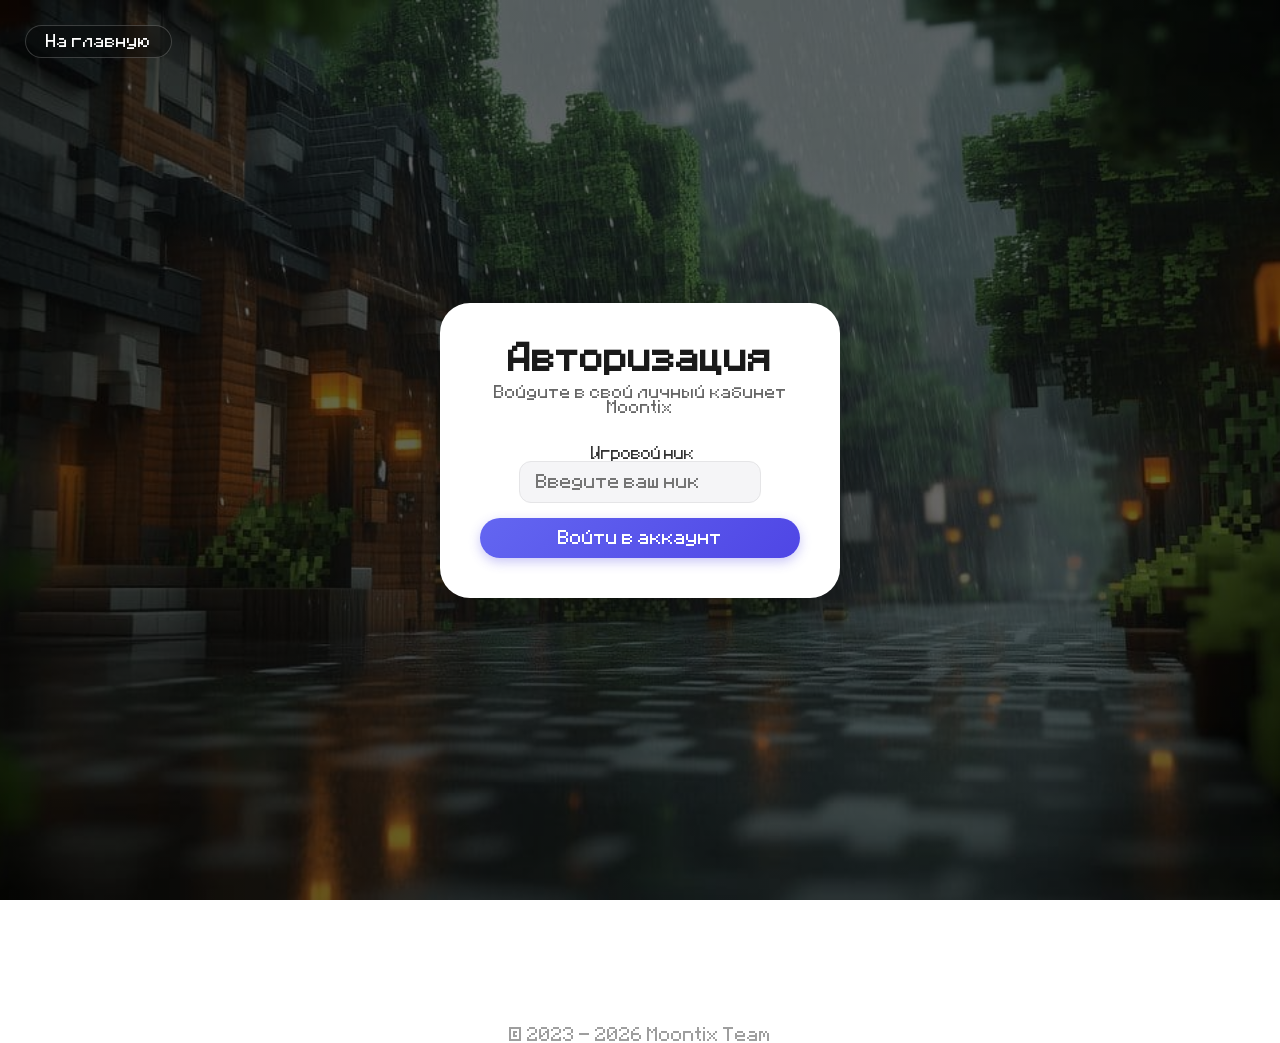
==== login.html @ 6f67b945 "Add files via upload" ====
<!DOCTYPE html>
<html lang="ru">
<head>
    <meta charset="UTF-8">
    <meta name="viewport" content="width=device-width, initial-scale=1.0">
    <link rel="stylesheet" href="style.css">
    <link rel="stylesheet" href="fonts.css">
    <link rel="stylesheet" href="buttons.css">
    <link rel="stylesheet" href="navbar.css">
    <link rel="stylesheet" href="hovers.css">
    <link rel="stylesheet" href="login.css">
    <link rel="shortcut icon" href="icons/favicon.png" type="image/x-icon">
    <title>Moontix - Вход</title>
</head>
<body>
    <!-- Эффект дождя -->
    <div class="rain-container" id="rainContainer"></div>

    <!-- Кнопка Назад на главную без стрелочки -->
    <a href="index.html" class="back-to-home">На главную</a>

    <!-- Белое закругленное окно авторизации -->
    <div class="login-wrapper">
        <div class="login-card">
            <h2>Авторизация</h2>
            <p class="login-subtitle">Войдите в свой личный кабинет Moontix</p>
            
            <!-- Место для вывода ошибки ввода -->
            <div id="error-box" style="color: #ef4444; margin-bottom: 15px; font-size: 0.9rem; font-weight: 500; display: none;"></div>

            <!-- Форма без бэкенда, обрабатывается через JS -->
             <div class="login-form">
    <!-- Поле ввода Ника -->
    <div class="input-group">
        <label for="username">Игровой ник</label>
        <input type="text" id="username" placeholder="Введите ваш ник" required autocomplete="off" oninput="checkNicknameForStaff()">
    </div>

    <!-- Поле ввода Пароля (чистый тег, без style="...") -->
    <div class="input-group" id="password-group">
        <input type="password" id="password" placeholder="Введите ваш пароль" autocomplete="off">
    </div>

    <!-- Кнопка Войти -->
        <button type="button" class="auth-submit-btn" onclick="startFakeLogin()">Войти в аккаунт</button>
    </div>
</div>
</div>

    <!-- Копирайт -->
    <div class="moontixteam">
        &copy; 2023 - 2026 Moontix Team
    </div>

    <script src="script3.js"></script>
    <script src="adminlist.js"></script>
</body>
</html>
---- style.css ----
* {
    margin: 0;
    padding: 0;
    box-sizing: border-box;
}
body {
    background: 
    linear-gradient(rgba(0, 0, 0, 0.6), rgba(0, 0, 0, 0.6)), 
    url('icons/bg3.jpeg'); 
    background-repeat: no-repeat;
    background-size: cover;
    background-position: center;
    min-height: 100vh;
    margin: 0; 
}
.rain-container {
    position: fixed;
    top: 0;
    left: 0;
    width: 100%;
    height: 100%;
    pointer-events: none; /* Чтобы дождь не мешал кликать по элементам сайта */
    z-index: 9999;        /* Отображаем поверх всего */
}

/* Стиль одной капли */
.drop {
    position: absolute;
    background: linear-gradient(transparent, rgba(255, 255, 255, 0.6)); /* Цвет капли */
    width: 1px;          /* Ширина капли */
    height: 50px;        /* Длина капли */
    opacity: 0.7;
    animation: fall linear infinite; /* Непрерывная анимация падения */
}
.new1 {
    display: flex;
    flex-direction: column;
    align-items: center;
    text-align: center;
    color: rgb(255, 255, 255);
    position: absolute;
    top: 20%;
    left: 50%;
    text-align: center;
    transform: translate(-50%, -50%); 
}
.moontixteam {
    color: rgb(158, 158, 158);
    position: absolute;
    top: 115%;
    left: 50%;
    text-align: center;
    transform: translate(-50%, -50%); 
}
.play-btn {
    margin-top: 230px;
    padding: 12px 35px;
    font-family: inherit; /* Наследует ваш красивый шрифт */
    font-size: 1.2rem;
    color: #fff;
    position: absolute;
    top: 2%;
    left: 32%;
    text-align: center;
    background: #ff9f43; /* Теплый оранжевый цвет под фонари */
    border: none;
    border-radius: 20px;
    cursor: pointer;
    transition: all 0.3s ease;
    box-shadow: 0 4px 15px rgba(255, 159, 67, 0.4);
}

.play-btn:hover {
    background: #ffb366;
    transform: translateY(-2px); /* Легкий эффект приподнимания */
    box-shadow: 0 6px 20px rgba(255, 159, 67, 0.6);
}

.play-btn:active {
    transform: translateY(1px);
}
.hw2 {
    color: #ff9f43;
}
li {
    direction: none;
    list-style-type: none;
    text-decoration: none;
}
a {
    text-decoration: none;
}


/* Анимация движения сверху вниз */
@keyframes fall {
    0% {
        transform: translateY(-100px);
    }
    100% {
        transform: translateY(100vh);
    }
}
---- fonts.css ----
@font-face {
  font-family: 'Minecraft';
  src: url('fonts/font1.ttf') format('truetype');
  font-weight: normal;
  font-style: normal;
}
body {
    font-family: 'Minecraft', sans-serif !important;
}
---- buttons.css ----
.oferta {
    margin-top: 230px;
    padding: 12px 35px;
    font-family: inherit; /* Наследует ваш красивый шрифт */
    font-size: 1.2rem;
    color: #fff;
    position: absolute;
    top: 2%;
    left: 50%;
    text-align: center;
    background: #9b9b9b; /* Теплый оранжевый цвет под фонари */
    border: none;
    border-radius: 20px;
    cursor: pointer;
    transition: all 0.3s ease;
    box-shadow: 0 4px 15px rgba(165, 165, 165, 0.4);
}

.oferta:hover {
    background: #9e9e9e;
    transform: translateY(-2px); /* Легкий эффект приподнимания */
    box-shadow: 0 6px 20px rgba(148, 148, 148, 0.6);
}

.oferta:active {
    transform: translateY(1px);
}
---- navbar.css ----
.navbar1 {
    padding: 15px 40px;
    width: 100%;
    height: 70%;
}
.navbar1 .container1 {
    height: inherit;
    display: flex;
    justify-content: space-between;
    align-items: center;
}
.navbarmenu1 li{
    display: inline-block;

}
.navbarmenu1 li a{
    direction: none;
    color: rgb(216, 216, 216);
    margin-left: 35px;
    margin-top: 8px;
    display: inline-block;

}
.warpnav1 {
    display: flex;
    flex-flow: row nowrap;
    margin-left: 297px;
    border-radius: 50px;
    cursor: pointer;
    padding: 12px 10px; 
    transition: all 0.3s ease;
    background: rgba(0, 0, 0, .1);
    border: 0.2px solid rgba(88, 88, 88, 0.3); 
    backdrop-filter: blur(10px); 
    -webkit-backdrop-filter: blur(10px);
}
.btnlogin1 {
    font-family: 'Minecraft', sans-serif !important;
    font-size: 0.95rem;
    margin-left: 25px !important;
    color: rgb(255, 255, 255);
    
    /* 1. Делаем кнопку сильно округлой (как на скриншоте) */
    border-radius: 20px; 
    
    /* 2. Фирменный сине-фиолетовый градиент и внутренний блик */
    background: linear-gradient(135deg, #6366f1, #4f46e5);
    border: none;
    
    /* 3. Отступы, чтобы кнопка была вытянутой по бокам */
    padding: 10px 23px; 
    
    display: inline-flex;
    align-items: center;
    gap: 8px; /* Задел под иконку, если решите её добавить */
    cursor: pointer;
    transition: all 0.3s cubic-bezier(0.4, 0, 0.2, 1);
    
    /* 4. Тень кнопки и тонкая внутренняя светлая рамка сверху */
    box-shadow: 0 4px 12px rgba(79, 70, 229, 0.35), 
                inset 0 1px 1px rgba(110, 110, 110, 0.3);
}

/* Эффекты интерактивности при наведении */
.btnlogin1:hover {
    background: linear-gradient(135deg, #5a5df0, #4338ca);
    transform: translateY(-1px); /* Легкий подъем при наведении */
    box-shadow: 0 6px 16px #5a5df0, 
                inset 0 1px 1px rgba(83, 83, 83, 0.4);
}

/* Эффект при клике */
.btnlogin1:active {
    transform: translateY(1px);
    box-shadow: 0 2px 6px rgba(79, 70, 229, 0.4);
}
/* Общая овальная подложка для языков */
.lang-switcher {
    display: inline-flex;
    margin-left: 25px !important;
    align-items: center;
    background: rgba(255, 255, 255, 0.05); /* Очень легкий белый фон */
    border: 1px solid rgba(255, 255, 255, 0.08); /* Тонкая рамка */
    backdrop-filter: blur(8px); /* Размытие заднего плана */
    -webkit-backdrop-filter: blur(8px);
    border-radius: 50px; /* Идеальный овал */
    padding: 3px; /* Внутренний отступ для кнопок */
    gap: 2px;
    box-sizing: border-box;
}

/* Стили для каждой языковой кнопки */
.lang-btn {
    background: transparent;
    border: none;
    color: rgba(255, 255, 255, 0.4); /* Неактивные языки слегка затемнены */
    font-size: 0.8rem;
    font-weight: 700;
    font-family: inherit; /* Унаследует гладкий шрифт или пиксельный */
    padding: 6px 12px;
    border-radius: 50px; /* Каждая кнопочка внутри тоже скругляется */
    cursor: pointer;
    transition: all 0.2s cubic-bezier(0.4, 0, 0.2, 1);
}

/* Эффект наведения на неактивный язык */
.lang-btn:hover:not(.active) {
    color: rgba(255, 255, 255, 0.8);
    background: rgba(255, 255, 255, 0.03);
}

/* АКТИВНЫЙ ВЫБРАННЫЙ ЯЗЫК (Выделяется белой подложкой) */
.lang-btn.active {
    background: rgba(255, 255, 255, 0.15) !important; /* Белая матовая подушка */
    color: #ffffff !important; /* Яркий белый текст */
    box-shadow: 0 2px 8px rgba(0, 0, 0, 0.2), 
                inset 0 1px 0 rgba(255, 255, 255, 0.1);
}
---- login.css ----
.login-card {
    background: #ffffff; /* Полностью белый непрозрачный фон */
    border: none; /* Убираем старую рамку */
    border-radius: 30px; /* Делаем углы еще более круглыми и мягкими */
    padding: 40px;
    width: 100%;
    max-width: 400px;
    text-align: center;
    /* Красивая мягкая тень, чтобы белое окно выделялось на фоне игры */
    box-shadow: 0 20px 50px rgba(0, 0, 0, 0.3); 
}

/* Меняем цвет главного заголовка на темный */
.login-card h2 {
    color: #1a1a1a; 
    margin: 0 0 10px 0;
    font-size: 2rem;
    font-family: inherit;
}

/* Меняем цвет подзаголовка на темно-серый */
.login-subtitle {
    color: #666666; 
    font-size: 0.9rem;
    margin-bottom: 30px;
}

/* Настройка полей ввода внутри белого окна */
.input-group label {
    color: #333333; /* Темный текст для названий полей */
    font-size: 0.85rem;
    font-weight: 500;
    padding-left: 5px;
}

.input-group input {
    background: #f5f5f7; /* Светло-серый фон для самих полей ввода */
    border: 1px solid #e5e5e7; /* Едва заметная серая рамка */
    border-radius: 12px;
    padding: 12px 16px;
    color: #1a1a1a; /* Текст, который вводит игрок, будет черным */
    font-size: 1rem;
    font-family: inherit;
    outline: none;
    transition: all 0.3s ease;
}

/* Эффект при клике на поле ввода в белом окне */
.input-group input:focus {
    background: #ffffff;
    border-color: #4f46e5; /* Фиолетовая рамка при фокусе */
    box-shadow: 0 0 8px rgba(79, 70, 229, 0.15);
}
.auth-submit-btn {
    width: 100%; /* Растягивается строго по ширине полей ввода */
    padding: 12px;
    margin-top: 15px;
    
    font-family: 'Minecraft', sans-serif !important;
    font-size: 1rem;
    color: #ffffff;
    
    /* Красивый фиолетовый градиент */
    background: linear-gradient(135deg, #6366f1, #4f46e5); 
    border: none;
    border-radius: 50px; /* Идеально закругленные края */
    cursor: pointer;
    transition: all 0.3s ease;
    box-shadow: 0 4px 12px rgba(79, 70, 229, 0.3);
    
    /* Сбрасываем любые абсолютные позиционирования */
    position: static; 
    transform: none;
}

/* Эффект при наведении */
.auth-submit-btn:hover {
    background: linear-gradient(135deg, #5a5df0, #4338ca);
    transform: translateY(-1px);
    box-shadow: 0 6px 16px rgba(79, 70, 229, 0.4);
}
.login-wrapper {
    display: flex;
    justify-content: center; /* Центрует по горизонтали */
    align-items: center;     /* Центрует по вертикали */
    min-height: 100vh;       /* Занимает всю высоту экрана */
}
.back-to-home {
    position: absolute;
    top: 25px;
    left: 25px;
    
    /* Текст и шрифт */
    font-family: 'Minecraft', sans-serif !important;
    font-size: 0.9rem;
    color: #ffffff;
    text-decoration: none;
    
    /* Стильная полупрозрачная плашка */
    background: rgba(0, 0, 0, 0.3);
    border: 1px solid rgba(255, 255, 255, 0.2);
    backdrop-filter: blur(10px);
    -webkit-backdrop-filter: blur(10px);
    
    /* Округление и отступы */
    padding: 8px 20px;
    border-radius: 50px;
    
    transition: all 0.3s ease;
    z-index: 100; /* Чтобы кнопка всегда была кликабельной поверх фона */
}

/* Эффект при наведении на кнопку «На главную» */
.back-to-home:hover {
    background: rgba(255, 255, 255, 0.15);
    color: #ffffff;
    border-color: rgba(255, 255, 255, 0.4);
    transform: translateY(-1px);
}

.back-to-home:active {
    transform: translateY(1px);
}
/* По умолчанию скрываем поле пароля */
#password-group {
    display: none;
    margin-left: 20px;
    opacity: 1;
    transform: translateY(-10px); /* Слегка приподнимаем для плавного эффекта */
    transition: opacity 0.3s ease, transform 0.3s ease;
    margin-top: 15px; /* Идеальный ровный отступ от поля ника */
}

/* Класс, который JS добавит админам и модераторам */
#password-group.active {
    display: block; /* Встает идеально ровно в поток формы */
    opacity: 1;
    transform: translateY(0); /* Опускается на свое законное место */
}
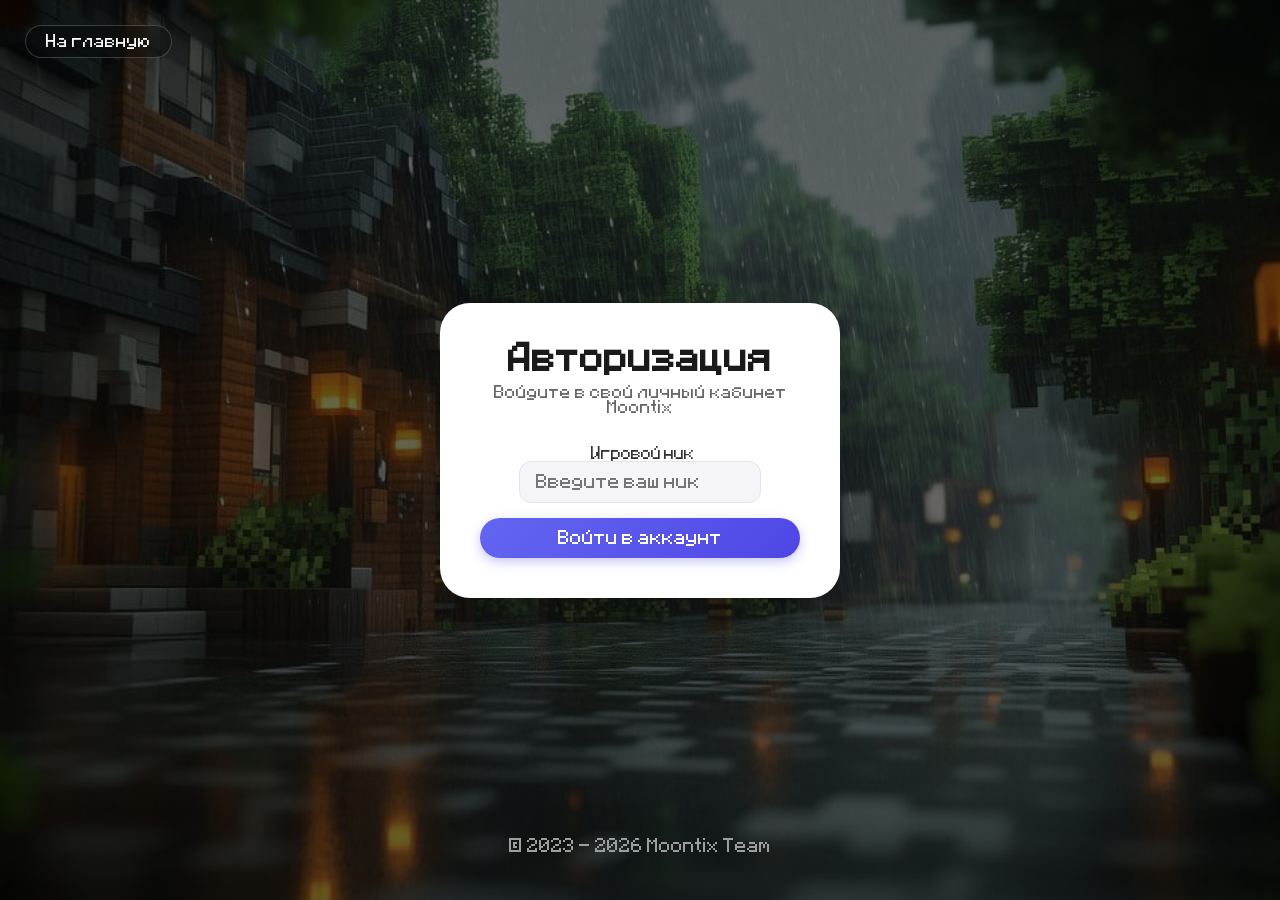
==== commit 7307c515: "Add files via upload" ====
--- a/login.html
+++ b/login.html
@@ -48,7 +48,7 @@
 </div>
 
     <!-- Копирайт -->
-    <div class="moontixteam">
+    <div class="moontixteam099">
         &copy; 2023 - 2026 Moontix Team
     </div>
 
--- a/login.css
+++ b/login.css
@@ -137,3 +137,11 @@
     opacity: 1;
     transform: translateY(0); /* Опускается на свое законное место */
 }
+.moontixteam099 {
+    color: rgb(158, 158, 158);
+    position: absolute;
+    top: 94%;
+    left: 50%;
+    text-align: center;
+    transform: translate(-50%, -50%); 
+}
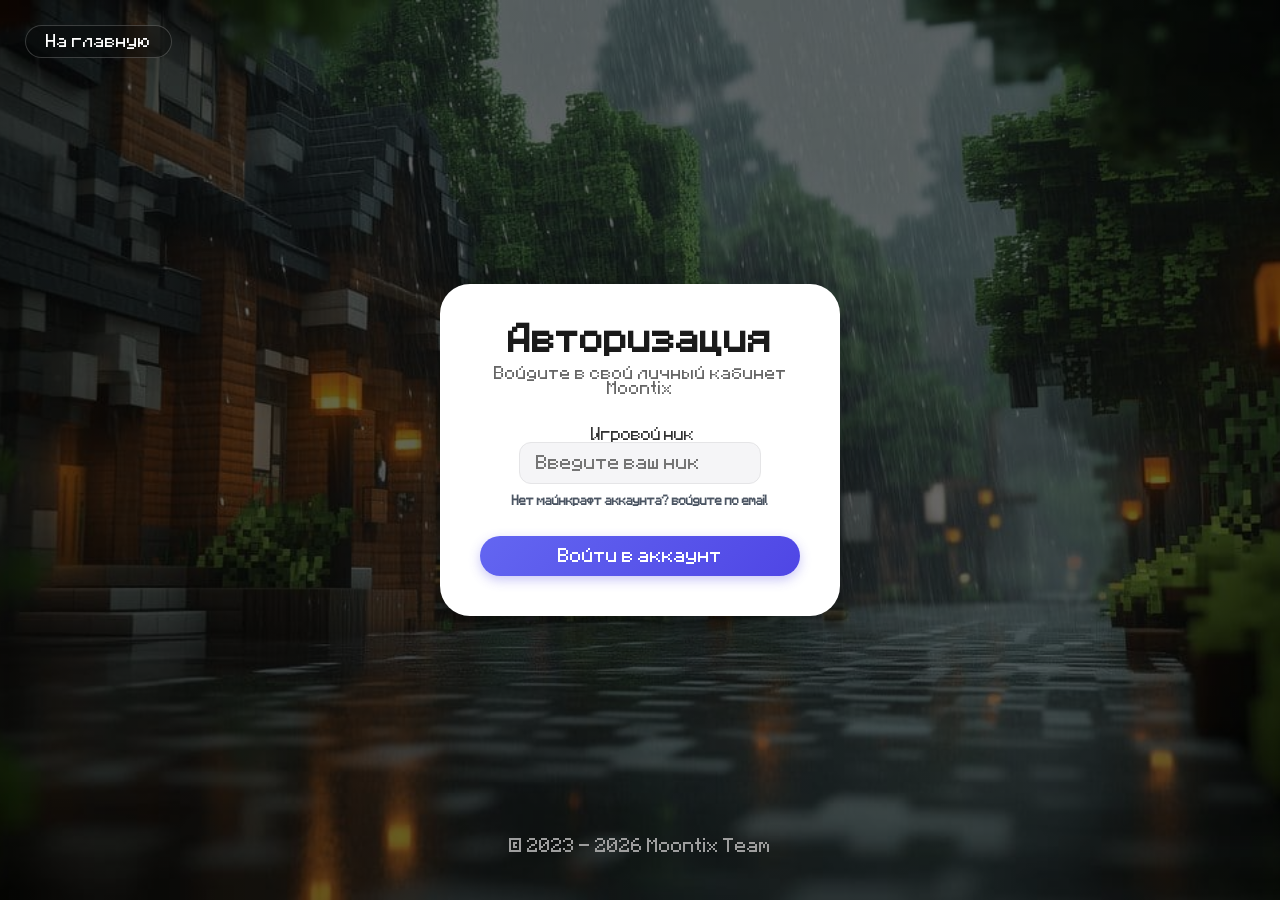
==== commit 3f7153f2: "Add files via upload" ====
--- a/login.html
+++ b/login.html
@@ -41,6 +41,10 @@
         <input type="password" id="password" placeholder="Введите ваш пароль" autocomplete="off">
     </div>
 
+    <div class="emailreg">
+        <a href="emaillogin.html"><h5>Нет майнкрафт аккаунта? войдите по email</h5></a>
+    </div>
+
     <!-- Кнопка Войти -->
         <button type="button" class="auth-submit-btn" onclick="startFakeLogin()">Войти в аккаунт</button>
     </div>
--- a/login.css
+++ b/login.css
@@ -144,4 +144,28 @@
     left: 50%;
     text-align: center;
     transform: translate(-50%, -50%); 
+}
+.emailreg a{
+    display: block !important;
+    width: 100% !important;
+    text-align: center !important;
+    
+    /* Шрифты и размеры */
+    font-family: 'Minecraft', sans-serif !important;
+    font-size: 0.8rem !important; /* Делаем текст компактным и аккуратным */
+    color: #4b5563 !important; /* Изначально нейтральный серый цвет */
+    text-decoration: none !important; /* Убираем стандартное подчеркивание */
+    
+    /* ОТСТУПЫ: полностью убирают наложение текста */
+    margin-top: 12px !important;   /* Отступ от поля ввода сверху */
+    margin-bottom: 15px !important; /* Отступ до кнопки снизу */
+    
+    transition: color 0.2s ease !important;
+    box-sizing: border-box !important;
+}
+
+/* Эффект при наведении курсора мыши */
+.emailreg a:hover {
+    color: #4f46e5 !important; /* Текст плавно становится фирменным фиолетовым */
+    text-decoration: underline !important; /* Появляется аккуратное подчеркивание */
 }
